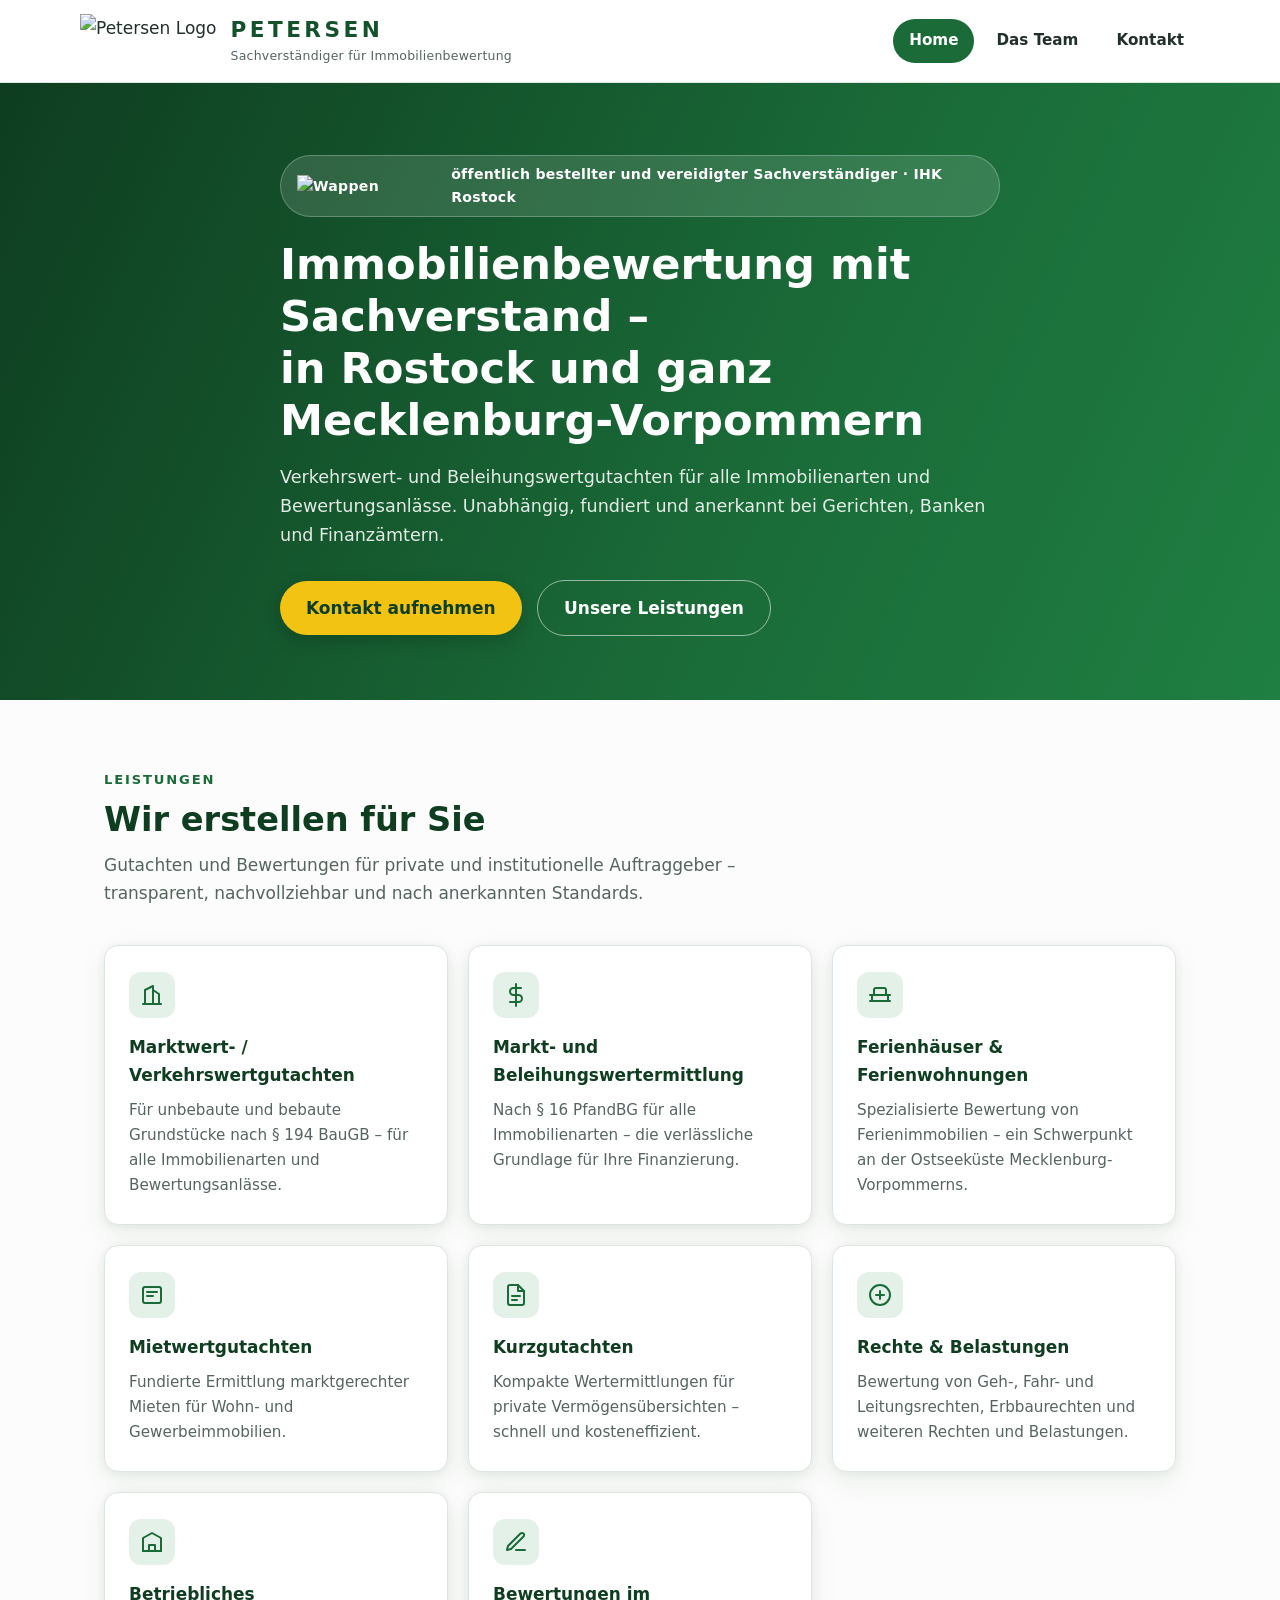
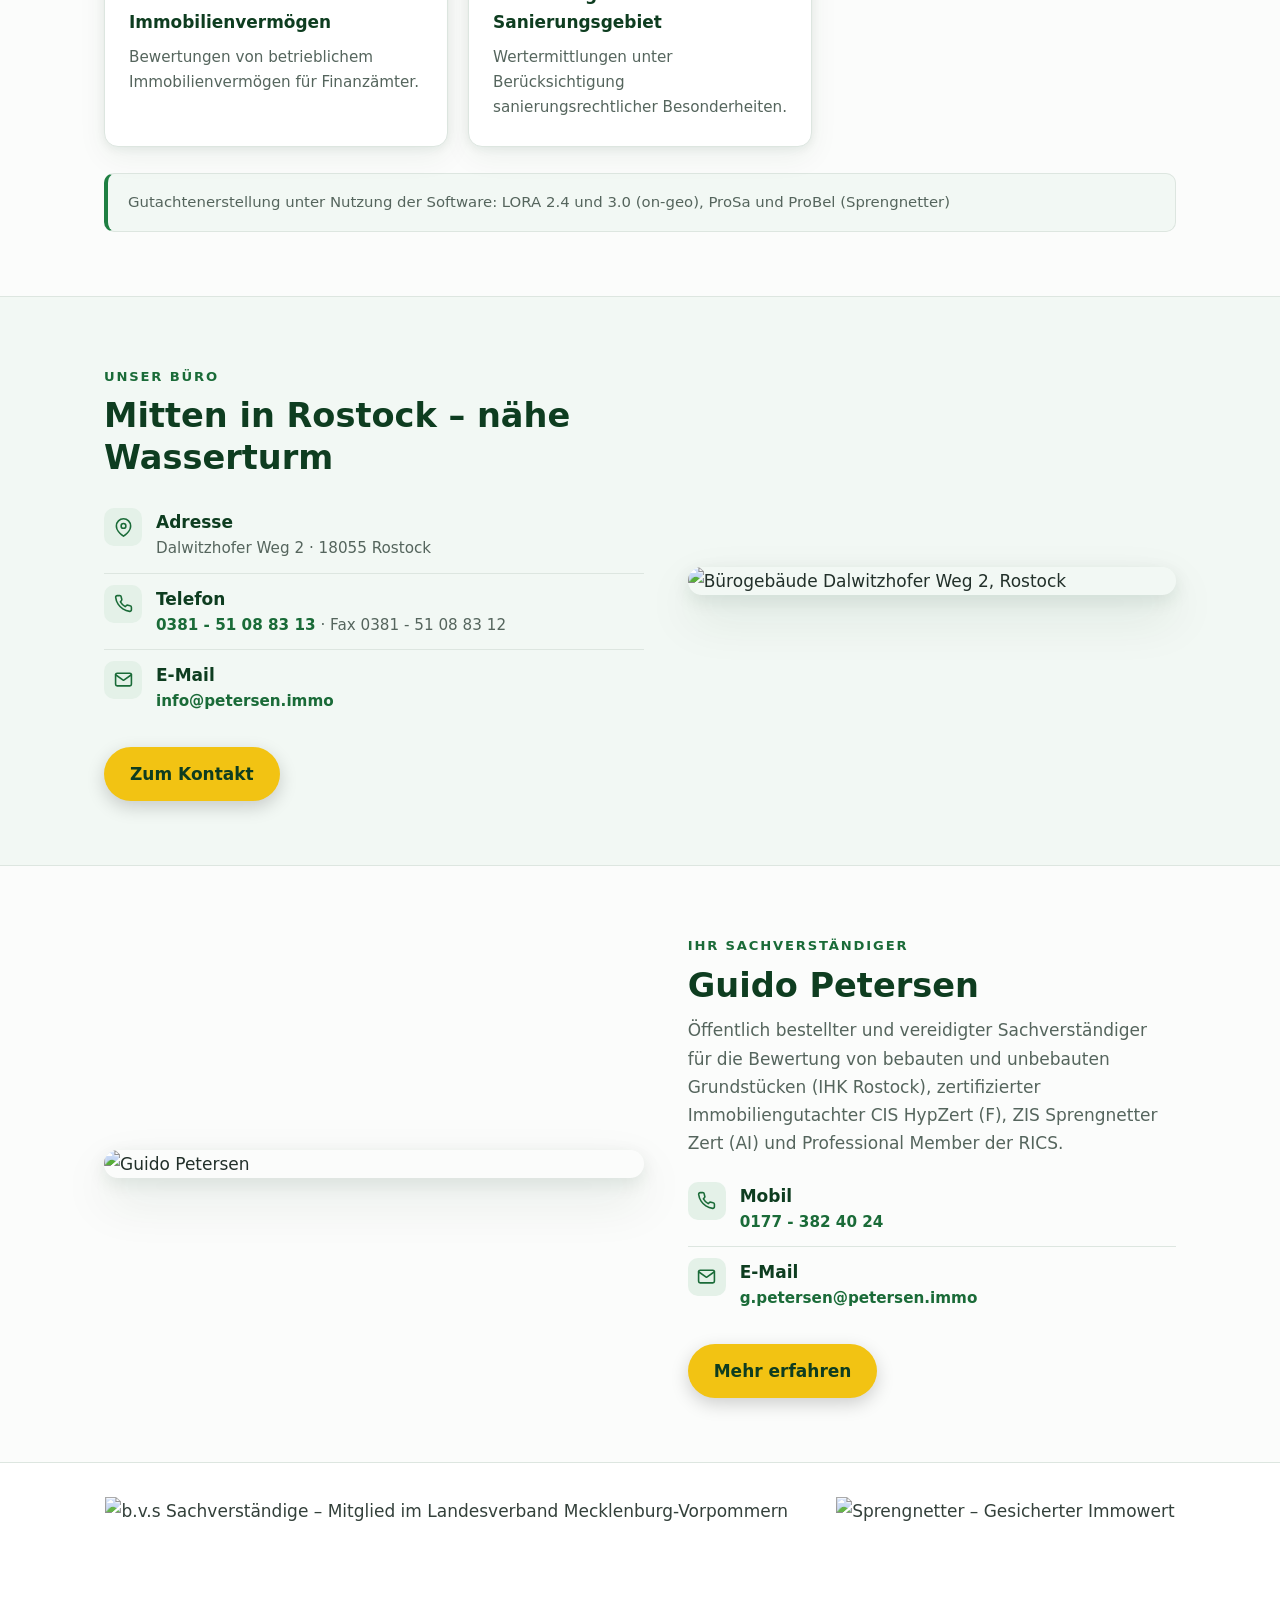
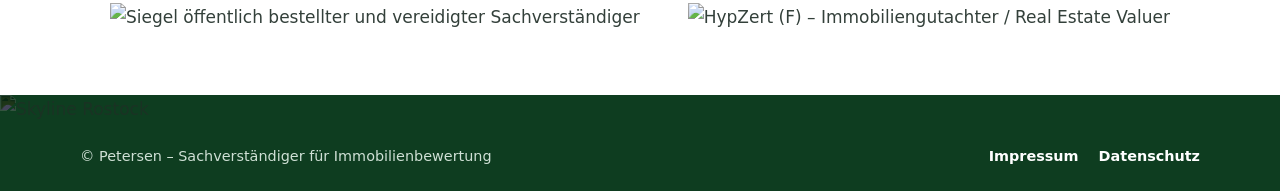
==== index.html @ c01155b4 "Add files via upload" ====
<!DOCTYPE html>
<html lang="de">
<head>
<meta charset="utf-8">
<meta name="viewport" content="width=device-width, initial-scale=1">
<title>Petersen – Sachverständiger für Immobilienbewertung in Rostock &amp; MV</title>
<meta name="description" content="Guido Petersen – öffentlich bestellter und vereidigter Sachverständiger (IHK Rostock). Verkehrswert- und Beleihungswertgutachten für alle Immobilienarten in Mecklenburg-Vorpommern.">
<link rel="stylesheet" href="style.css">
<link rel="icon" type="image/png" href="assets/logo.png">
</head>
<body>

<header>
  <div class="wrap header-inner">
    <a class="brand" href="index.html">
      <img src="assets/logo.png" alt="Petersen Logo">
      <span class="brand-text">
        <span class="brand-name">PETERSEN</span><br>
        <span class="brand-sub">Sachverständiger für Immobilienbewertung</span>
      </span>
    </a>
    <button class="nav-toggle" aria-label="Menü" onclick="document.getElementById('nav').classList.toggle('open')">☰</button>
    <nav id="nav">
      <ul>
        <li><a href="index.html" class="active">Home</a></li>
        <li><a href="team.html">Das Team</a></li>
        <li><a href="kontakt.html">Kontakt</a></li>
      </ul>
    </nav>
  </div>
</header>

<div class="hero">
  <div class="wrap hero-inner">
    <span class="badge">
      <img src="assets/wappen-rostock.png" alt="Wappen Rostock">
      öffentlich bestellter und vereidigter Sachverständiger · IHK Rostock
    </span>
    <h1>Immobilienbewertung mit Sachverstand –<br>in Rostock und ganz Mecklenburg-Vorpommern</h1>
    <p class="lead">Verkehrswert- und Beleihungswertgutachten für alle Immobilienarten und Bewertungsanlässe. Unabhängig, fundiert und anerkannt bei Gerichten, Banken und Finanzämtern.</p>
    <a class="btn btn-primary" href="kontakt.html">Kontakt aufnehmen</a>
    <a class="btn btn-ghost" href="#leistungen">Unsere Leistungen</a>
  </div>
</div>

<section id="leistungen">
  <div class="wrap">
    <div class="section-head">
      <span class="kicker">Leistungen</span>
      <h2>Wir erstellen für Sie</h2>
      <p>Gutachten und Bewertungen für private und institutionelle Auftraggeber – transparent, nachvollziehbar und nach anerkannten Standards.</p>
    </div>
    <div class="cards">
      <div class="card">
        <div class="icon"><svg viewBox="0 0 24 24" fill="none" stroke="currentColor" stroke-width="2" stroke-linecap="round" stroke-linejoin="round"><path d="M3 21h18"/><path d="M5 21V7l8-4v18"/><path d="M19 21V11l-6-4"/></svg></div>
        <h3>Marktwert- / Verkehrswertgutachten</h3>
        <p>Für unbebaute und bebaute Grundstücke nach §&nbsp;194 BauGB – für alle Immobilienarten und Bewertungsanlässe.</p>
      </div>
      <div class="card">
        <div class="icon"><svg viewBox="0 0 24 24" fill="none" stroke="currentColor" stroke-width="2" stroke-linecap="round" stroke-linejoin="round"><path d="M12 1v22"/><path d="M17 5H9.5a3.5 3.5 0 0 0 0 7h5a3.5 3.5 0 0 1 0 7H6"/></svg></div>
        <h3>Markt- und Beleihungswertermittlung</h3>
        <p>Nach §&nbsp;16 PfandBG für alle Immobilienarten – die verlässliche Grundlage für Ihre Finanzierung.</p>
      </div>
      <div class="card">
        <div class="icon"><svg viewBox="0 0 24 24" fill="none" stroke="currentColor" stroke-width="2" stroke-linecap="round" stroke-linejoin="round"><path d="M2 12h20"/><path d="M6 12V7a2 2 0 0 1 2-2h8a2 2 0 0 1 2 2v5"/><path d="M4 12v6"/><path d="M20 12v6"/><path d="M2 18h20"/></svg></div>
        <h3>Ferienhäuser &amp; Ferienwohnungen</h3>
        <p>Spezialisierte Bewertung von Ferienimmobilien – ein Schwerpunkt an der Ostseeküste Mecklenburg-Vorpommerns.</p>
      </div>
      <div class="card">
        <div class="icon"><svg viewBox="0 0 24 24" fill="none" stroke="currentColor" stroke-width="2" stroke-linecap="round" stroke-linejoin="round"><rect x="3" y="4" width="18" height="16" rx="2"/><path d="M7 9h10"/><path d="M7 13h6"/></svg></div>
        <h3>Mietwertgutachten</h3>
        <p>Fundierte Ermittlung marktgerechter Mieten für Wohn- und Gewerbeimmobilien.</p>
      </div>
      <div class="card">
        <div class="icon"><svg viewBox="0 0 24 24" fill="none" stroke="currentColor" stroke-width="2" stroke-linecap="round" stroke-linejoin="round"><path d="M14 2H6a2 2 0 0 0-2 2v16a2 2 0 0 0 2 2h12a2 2 0 0 0 2-2V8z"/><polyline points="14 2 14 8 20 8"/><path d="M8 13h8"/><path d="M8 17h5"/></svg></div>
        <h3>Kurzgutachten</h3>
        <p>Kompakte Wertermittlungen für private Vermögensübersichten – schnell und kosteneffizient.</p>
      </div>
      <div class="card">
        <div class="icon"><svg viewBox="0 0 24 24" fill="none" stroke="currentColor" stroke-width="2" stroke-linecap="round" stroke-linejoin="round"><circle cx="12" cy="12" r="10"/><path d="M12 8v8"/><path d="M8 12h8"/></svg></div>
        <h3>Rechte &amp; Belastungen</h3>
        <p>Bewertung von Geh-, Fahr- und Leitungsrechten, Erbbaurechten und weiteren Rechten und Belastungen.</p>
      </div>
      <div class="card">
        <div class="icon"><svg viewBox="0 0 24 24" fill="none" stroke="currentColor" stroke-width="2" stroke-linecap="round" stroke-linejoin="round"><path d="M3 21V8l9-5 9 5v13"/><path d="M9 21v-6h6v6"/><path d="M3 21h18"/></svg></div>
        <h3>Betriebliches Immobilienvermögen</h3>
        <p>Bewertungen von betrieblichem Immobilienvermögen für Finanzämter.</p>
      </div>
      <div class="card">
        <div class="icon"><svg viewBox="0 0 24 24" fill="none" stroke="currentColor" stroke-width="2" stroke-linecap="round" stroke-linejoin="round"><path d="M12 20h9"/><path d="M16.5 3.5a2.121 2.121 0 0 1 3 3L7 19l-4 1 1-4z"/></svg></div>
        <h3>Bewertungen im Sanierungsgebiet</h3>
        <p>Wertermittlungen unter Berücksichtigung sanierungsrechtlicher Besonderheiten.</p>
      </div>
    </div>
    <p class="note">Gutachtenerstellung unter Nutzung der Software: LORA 2.4 und 3.0 (on-geo), ProSa und ProBel (Sprengnetter)</p>
  </div>
</section>

<section style="background:var(--green-50); border-top:1px solid var(--line); border-bottom:1px solid var(--line);">
  <div class="wrap split">
    <div>
      <span class="kicker">Unser Büro</span>
      <h2>Mitten in Rostock – nähe Wasserturm</h2>
      <ul class="info-list">
        <li>
          <span class="ic"><svg viewBox="0 0 24 24" fill="none" stroke="currentColor" stroke-width="2" stroke-linecap="round" stroke-linejoin="round"><path d="M21 10c0 7-9 13-9 13s-9-6-9-13a9 9 0 0 1 18 0z"/><circle cx="12" cy="10" r="3"/></svg></span>
          <div><b>Adresse</b><span>Dalwitzhofer Weg 2 · 18055 Rostock</span></div>
        </li>
        <li>
          <span class="ic"><svg viewBox="0 0 24 24" fill="none" stroke="currentColor" stroke-width="2" stroke-linecap="round" stroke-linejoin="round"><path d="M22 16.92v3a2 2 0 0 1-2.18 2 19.79 19.79 0 0 1-8.63-3.07 19.5 19.5 0 0 1-6-6 19.79 19.79 0 0 1-3.07-8.67A2 2 0 0 1 4.11 2h3a2 2 0 0 1 2 1.72c.12.9.34 1.78.65 2.63a2 2 0 0 1-.45 2.11L8.09 9.91a16 16 0 0 0 6 6l1.45-1.22a2 2 0 0 1 2.11-.45c.85.31 1.73.53 2.63.65A2 2 0 0 1 22 16.92z"/></svg></span>
          <div><b>Telefon</b><span><a href="tel:+4938151088313">0381 - 51 08 83 13</a> · Fax 0381 - 51 08 83 12</span></div>
        </li>
        <li>
          <span class="ic"><svg viewBox="0 0 24 24" fill="none" stroke="currentColor" stroke-width="2" stroke-linecap="round" stroke-linejoin="round"><path d="M4 4h16c1.1 0 2 .9 2 2v12c0 1.1-.9 2-2 2H4c-1.1 0-2-.9-2-2V6c0-1.1.9-2 2-2z"/><polyline points="22,6 12,13 2,6"/></svg></span>
          <div><b>E-Mail</b><span><a href="mailto:info@petersen.immo">info@petersen.immo</a></span></div>
        </li>
      </ul>
      <p style="margin-top:22px;"><a class="btn btn-primary" href="kontakt.html">Zum Kontakt</a></p>
    </div>
    <div class="photo"><img src="assets/buero.jpg" alt="Bürogebäude Dalwitzhofer Weg 2, Rostock"></div>
  </div>
</section>

<section>
  <div class="wrap split">
    <div class="photo"><img src="assets/guido-petersen.jpg" alt="Guido Petersen"></div>
    <div>
      <span class="kicker">Ihr Sachverständiger</span>
      <h2>Guido Petersen</h2>
      <p style="color:var(--ink-soft); margin-top:10px;">Öffentlich bestellter und vereidigter Sachverständiger für die Bewertung von bebauten und unbebauten Grundstücken (IHK Rostock), zertifizierter Immobiliengutachter CIS HypZert (F), ZIS Sprengnetter Zert (AI) und Professional Member der RICS.</p>
      <ul class="info-list" style="margin-top:14px;">
        <li>
          <span class="ic"><svg viewBox="0 0 24 24" fill="none" stroke="currentColor" stroke-width="2" stroke-linecap="round" stroke-linejoin="round"><path d="M22 16.92v3a2 2 0 0 1-2.18 2 19.79 19.79 0 0 1-8.63-3.07 19.5 19.5 0 0 1-6-6 19.79 19.79 0 0 1-3.07-8.67A2 2 0 0 1 4.11 2h3a2 2 0 0 1 2 1.72c.12.9.34 1.78.65 2.63a2 2 0 0 1-.45 2.11L8.09 9.91a16 16 0 0 0 6 6l1.45-1.22a2 2 0 0 1 2.11-.45c.85.31 1.73.53 2.63.65A2 2 0 0 1 22 16.92z"/></svg></span>
          <div><b>Mobil</b><span><a href="tel:+491773824024">0177 - 382 40 24</a></span></div>
        </li>
        <li>
          <span class="ic"><svg viewBox="0 0 24 24" fill="none" stroke="currentColor" stroke-width="2" stroke-linecap="round" stroke-linejoin="round"><path d="M4 4h16c1.1 0 2 .9 2 2v12c0 1.1-.9 2-2 2H4c-1.1 0-2-.9-2-2V6c0-1.1.9-2 2-2z"/><polyline points="22,6 12,13 2,6"/></svg></span>
          <div><b>E-Mail</b><span><a href="mailto:g.petersen@petersen.immo">g.petersen@petersen.immo</a></span></div>
        </li>
      </ul>
      <p style="margin-top:22px;"><a class="btn btn-primary" href="team.html">Mehr erfahren</a></p>
    </div>
  </div>
</section>

<div class="seals">
  <div class="wrap row">
    <img src="assets/logo-bvs.jpg" alt="b.v.s Sachverständige – Mitglied im Landesverband Mecklenburg-Vorpommern">
    <img src="assets/siegel-sprengnetter.png" alt="Sprengnetter – Gesicherter Immowert">
    <img src="assets/siegel-oebuv.png" alt="Siegel öffentlich bestellter und vereidigter Sachverständiger">
    <img src="assets/logo-hypzert.jpg" alt="HypZert (F) – Immobiliengutachter / Real Estate Valuer">
  </div>
</div>

<footer>
  <div class="footer-sky"><img src="assets/skyline.png" alt="Skyline Rostock"></div>
  <div class="wrap footer-inner">
    <span>© Petersen – Sachverständiger für Immobilienbewertung</span>
    <span class="footer-links">
      <a href="impressum.html">Impressum</a>
      <a href="datenschutz.html">Datenschutz</a>
    </span>
  </div>
</footer>

</body>
</html>
---- style.css ----
/* ============================================================
   Petersen – Sachverständiger für Immobilienbewertung
   ============================================================ */

:root {
  --green-900: #0e3d20;
  --green-800: #14522b;
  --green-700: #1a6b38;
  --green-600: #1f7f42;
  --green-100: #e4f1e8;
  --green-50:  #f2f8f4;
  --yellow:    #f2c313;
  --ink:       #22302a;
  --ink-soft:  #55655d;
  --line:      #dde6e0;
  --bg:        #fbfcfb;
  --white:     #ffffff;
  --radius:    14px;
  --shadow:    0 2px 10px rgba(14, 61, 32, .07), 0 10px 30px rgba(14, 61, 32, .06);
  --shadow-lg: 0 6px 18px rgba(14, 61, 32, .10), 0 22px 50px rgba(14, 61, 32, .10);
}

* { margin: 0; padding: 0; box-sizing: border-box; }

html { scroll-behavior: smooth; }

body {
  font-family: "Segoe UI", system-ui, -apple-system, "Helvetica Neue", Arial, sans-serif;
  color: var(--ink);
  background: var(--bg);
  line-height: 1.65;
  font-size: 17px;
}

img { max-width: 100%; display: block; }

a { color: var(--green-700); }

.wrap { max-width: 1120px; margin: 0 auto; padding: 0 24px; }

/* ---------- Header ---------- */
header {
  position: sticky;
  top: 0;
  z-index: 50;
  background: rgba(255, 255, 255, .92);
  backdrop-filter: blur(10px);
  border-bottom: 1px solid var(--line);
}

.header-inner {
  display: flex;
  align-items: center;
  justify-content: space-between;
  gap: 24px;
  padding: 14px 0;
}

.brand {
  display: flex;
  align-items: center;
  gap: 14px;
  text-decoration: none;
  color: var(--ink);
}

.brand img { height: 54px; width: auto; }

.brand .brand-text { line-height: 1.25; }

.brand .brand-name {
  font-size: 1.35rem;
  font-weight: 800;
  letter-spacing: .16em;
  color: var(--green-800);
}

.brand .brand-sub {
  font-size: .78rem;
  color: var(--ink-soft);
  letter-spacing: .02em;
}

nav ul {
  display: flex;
  gap: 6px;
  list-style: none;
}

nav a {
  display: block;
  padding: 9px 16px;
  border-radius: 999px;
  text-decoration: none;
  font-weight: 600;
  font-size: .95rem;
  color: var(--ink);
  transition: background .15s, color .15s;
}

nav a:hover { background: var(--green-100); color: var(--green-800); }

nav a.active { background: var(--green-700); color: #fff; }

/* mobile nav */
.nav-toggle { display: none; background: none; border: 0; font-size: 1.7rem; color: var(--green-800); cursor: pointer; }

@media (max-width: 800px) {
  .nav-toggle { display: block; }
  nav { position: absolute; top: 100%; left: 0; right: 0; background: #fff; border-bottom: 1px solid var(--line); display: none; }
  nav.open { display: block; }
  nav ul { flex-direction: column; padding: 10px 20px 18px; }
  nav a { border-radius: 10px; }
  .brand .brand-name { font-size: 1.1rem; }
  .brand img { height: 44px; }
}

/* ---------- Hero ---------- */
.hero {
  position: relative;
  background: linear-gradient(115deg, var(--green-900) 0%, var(--green-700) 60%, var(--green-600) 100%);
  color: #fff;
  overflow: hidden;
}

.hero::after {
  content: "";
  position: absolute;
  inset: 0;
  background: url("assets/hero-plan.jpg") center/cover no-repeat;
  opacity: .16;
  pointer-events: none;
}

.hero-inner {
  position: relative;
  z-index: 1;
  padding: 72px 0 64px;
  max-width: 720px;
}

.hero .badge {
  display: inline-flex;
  align-items: center;
  gap: 10px;
  background: rgba(255, 255, 255, .13);
  border: 1px solid rgba(255, 255, 255, .25);
  border-radius: 999px;
  padding: 7px 16px;
  font-size: .88rem;
  font-weight: 600;
  letter-spacing: .02em;
  margin-bottom: 22px;
}

.hero .badge img { height: 22px; }

.hero h1 {
  font-size: clamp(1.7rem, 4vw, 2.7rem);
  line-height: 1.2;
  font-weight: 800;
  margin-bottom: 16px;
}

.hero p.lead {
  font-size: 1.1rem;
  color: rgba(255, 255, 255, .88);
  margin-bottom: 30px;
}

.btn {
  display: inline-block;
  padding: 13px 26px;
  border-radius: 999px;
  font-weight: 700;
  text-decoration: none;
  transition: transform .15s, box-shadow .15s;
}

.btn:hover { transform: translateY(-2px); }

.btn-primary { background: var(--yellow); color: var(--green-900); box-shadow: 0 6px 18px rgba(0, 0, 0, .18); }

.btn-ghost { background: transparent; color: #fff; border: 1.5px solid rgba(255, 255, 255, .55); margin-left: 10px; }

/* ---------- Sections ---------- */
section { padding: 64px 0; }

.section-head { max-width: 640px; margin-bottom: 38px; }

.kicker {
  display: inline-block;
  color: var(--green-700);
  font-weight: 800;
  font-size: .82rem;
  text-transform: uppercase;
  letter-spacing: .14em;
  margin-bottom: 8px;
}

h2 { font-size: clamp(1.5rem, 3vw, 2.1rem); line-height: 1.25; color: var(--green-900); }

.section-head p { color: var(--ink-soft); margin-top: 10px; }

/* ---------- Leistungen ---------- */
.cards {
  display: grid;
  grid-template-columns: repeat(auto-fill, minmax(310px, 1fr));
  gap: 20px;
}

.card {
  background: var(--white);
  border: 1px solid var(--line);
  border-radius: var(--radius);
  padding: 26px 24px;
  box-shadow: var(--shadow);
  transition: transform .18s, box-shadow .18s;
}

.card:hover { transform: translateY(-3px); box-shadow: var(--shadow-lg); }

.card .icon {
  width: 46px;
  height: 46px;
  border-radius: 12px;
  background: var(--green-100);
  color: var(--green-700);
  display: flex;
  align-items: center;
  justify-content: center;
  margin-bottom: 16px;
}

.card .icon svg { width: 24px; height: 24px; }

.card h3 { font-size: 1.06rem; margin-bottom: 8px; color: var(--green-900); }

.card p { font-size: .95rem; color: var(--ink-soft); }

.note {
  margin-top: 26px;
  background: var(--green-50);
  border: 1px solid var(--line);
  border-left: 4px solid var(--green-600);
  border-radius: 10px;
  padding: 16px 20px;
  font-size: .93rem;
  color: var(--ink-soft);
}

/* ---------- Split (Büro) ---------- */
.split {
  display: grid;
  grid-template-columns: 1.05fr .95fr;
  gap: 44px;
  align-items: center;
}

@media (max-width: 860px) { .split { grid-template-columns: 1fr; } }

.split .photo {
  border-radius: var(--radius);
  overflow: hidden;
  box-shadow: var(--shadow-lg);
}

.info-list { list-style: none; margin-top: 18px; }

.info-list li {
  display: flex;
  gap: 14px;
  align-items: flex-start;
  padding: 11px 0;
  border-bottom: 1px solid var(--line);
}

.info-list li:last-child { border-bottom: 0; }

.info-list .ic {
  flex: none;
  width: 38px;
  height: 38px;
  border-radius: 10px;
  background: var(--green-100);
  color: var(--green-700);
  display: flex;
  align-items: center;
  justify-content: center;
}

.info-list .ic svg { width: 19px; height: 19px; }

.info-list b { color: var(--green-900); }

.info-list span { display: block; color: var(--ink-soft); font-size: .95rem; }

.info-list a { text-decoration: none; font-weight: 600; }

.info-list a:hover { text-decoration: underline; }

/* ---------- Team ---------- */
.person {
  display: grid;
  grid-template-columns: 320px 1fr;
  gap: 40px;
  background: var(--white);
  border: 1px solid var(--line);
  border-radius: var(--radius);
  box-shadow: var(--shadow);
  overflow: hidden;
}

@media (max-width: 800px) { .person { grid-template-columns: 1fr; } }

.person .photo img { height: 100%; width: 100%; object-fit: cover; }

.person .body { padding: 34px 34px 34px 0; }

@media (max-width: 800px) { .person .body { padding: 26px; } }

.person h3 { font-size: 1.5rem; color: var(--green-900); }

.person .role { color: var(--green-700); font-weight: 700; margin-bottom: 14px; }

.quali { list-style: none; margin: 14px 0 20px; }

.quali li {
  position: relative;
  padding: 6px 0 6px 30px;
  color: var(--ink-soft);
}

.quali li::before {
  content: "";
  position: absolute;
  left: 0;
  top: 12px;
  width: 18px;
  height: 18px;
  border-radius: 50%;
  background: var(--green-100) url('data:image/svg+xml;utf8,<svg xmlns="http://www.w3.org/2000/svg" viewBox="0 0 24 24" fill="none" stroke="%231a6b38" stroke-width="3.4" stroke-linecap="round" stroke-linejoin="round"><polyline points="20 6 9 17 4 12"/></svg>') center/11px no-repeat;
}

.contact-mini { display: flex; flex-wrap: wrap; gap: 12px; margin-top: 6px; }

.contact-mini a {
  display: inline-flex;
  align-items: center;
  gap: 8px;
  background: var(--green-50);
  border: 1px solid var(--line);
  border-radius: 999px;
  padding: 8px 16px;
  font-size: .92rem;
  font-weight: 600;
  text-decoration: none;
  color: var(--green-800);
}

.contact-mini a:hover { background: var(--green-100); }

.contact-mini svg { width: 16px; height: 16px; }

/* certificates */
.certs {
  display: grid;
  grid-template-columns: repeat(auto-fill, minmax(180px, 1fr));
  gap: 18px;
  margin-top: 20px;
}

.certs a {
  display: block;
  background: #fff;
  border: 1px solid var(--line);
  border-radius: 10px;
  padding: 10px;
  box-shadow: var(--shadow);
  transition: transform .15s, box-shadow .15s;
}

.certs a:hover { transform: translateY(-3px); box-shadow: var(--shadow-lg); }

.certs img { border-radius: 6px; }

.certs figcaption {
  font-size: .82rem;
  color: var(--ink-soft);
  text-align: center;
  padding-top: 8px;
}

/* memorial */
.memorial {
  display: flex;
  gap: 24px;
  align-items: center;
  background: var(--green-50);
  border: 1px solid var(--line);
  border-radius: var(--radius);
  padding: 26px 30px;
}

.memorial img {
  width: 96px;
  height: 96px;
  object-fit: cover;
  border-radius: 50%;
  filter: grayscale(1);
  flex: none;
}

.memorial h4 { color: var(--green-900); font-size: 1.1rem; }

.memorial p { color: var(--ink-soft); font-size: .95rem; }

@media (max-width: 560px) { .memorial { flex-direction: column; text-align: center; } }

/* ---------- Kontakt ---------- */
.contact-grid {
  display: grid;
  grid-template-columns: repeat(auto-fit, minmax(270px, 1fr));
  gap: 20px;
}

.contact-grid .card { text-align: left; }

.contact-grid a { text-decoration: none; font-weight: 600; }

.contact-grid a:hover { text-decoration: underline; }

/* ---------- Seals ---------- */
.seals {
  border-top: 1px solid var(--line);
  background: var(--white);
  padding: 34px 0;
}

.seals .row {
  display: flex;
  flex-wrap: wrap;
  align-items: center;
  justify-content: center;
  gap: 48px;
}

.seals img { height: 58px; width: auto; opacity: .92; }

/* ---------- Footer ---------- */
footer { background: var(--green-900); color: #cfe0d5; }

.footer-sky { background: var(--green-900); }

.footer-sky img { width: 100%; max-height: 150px; object-fit: contain; object-position: bottom; opacity: .35; filter: invert(1); }

.footer-inner {
  display: flex;
  flex-wrap: wrap;
  gap: 16px;
  align-items: center;
  justify-content: space-between;
  padding: 22px 0;
  font-size: .9rem;
}

footer a { color: #fff; text-decoration: none; font-weight: 600; }

footer a:hover { text-decoration: underline; }

.footer-links { display: flex; gap: 20px; }

/* ---------- Legal pages ---------- */
.legal { max-width: 820px; }

.legal h2 { margin: 34px 0 10px; font-size: 1.25rem; }

.legal h1 { color: var(--green-900); font-size: clamp(1.6rem, 3vw, 2.2rem); margin-bottom: 8px; }

.legal p { margin: 10px 0; color: var(--ink-soft); }

.legal .updated { font-size: .85rem; color: var(--ink-soft); }

/* ---------- Lightbox ---------- */
.lightbox {
  position: fixed;
  inset: 0;
  background: rgba(10, 25, 16, .88);
  display: none;
  align-items: center;
  justify-content: center;
  z-index: 100;
  padding: 30px;
  cursor: zoom-out;
}

.lightbox.open { display: flex; }

.lightbox img {
  max-height: 92vh;
  max-width: 92vw;
  width: auto;
  border-radius: 8px;
  box-shadow: 0 30px 80px rgba(0, 0, 0, .5);
}

/* page hero (subpages) */
.page-hero {
  background: linear-gradient(115deg, var(--green-900), var(--green-700));
  color: #fff;
  padding: 46px 0;
}

.page-hero h1 { font-size: clamp(1.6rem, 3.4vw, 2.4rem); }

.page-hero p { color: rgba(255, 255, 255, .85); margin-top: 6px; max-width: 640px; }
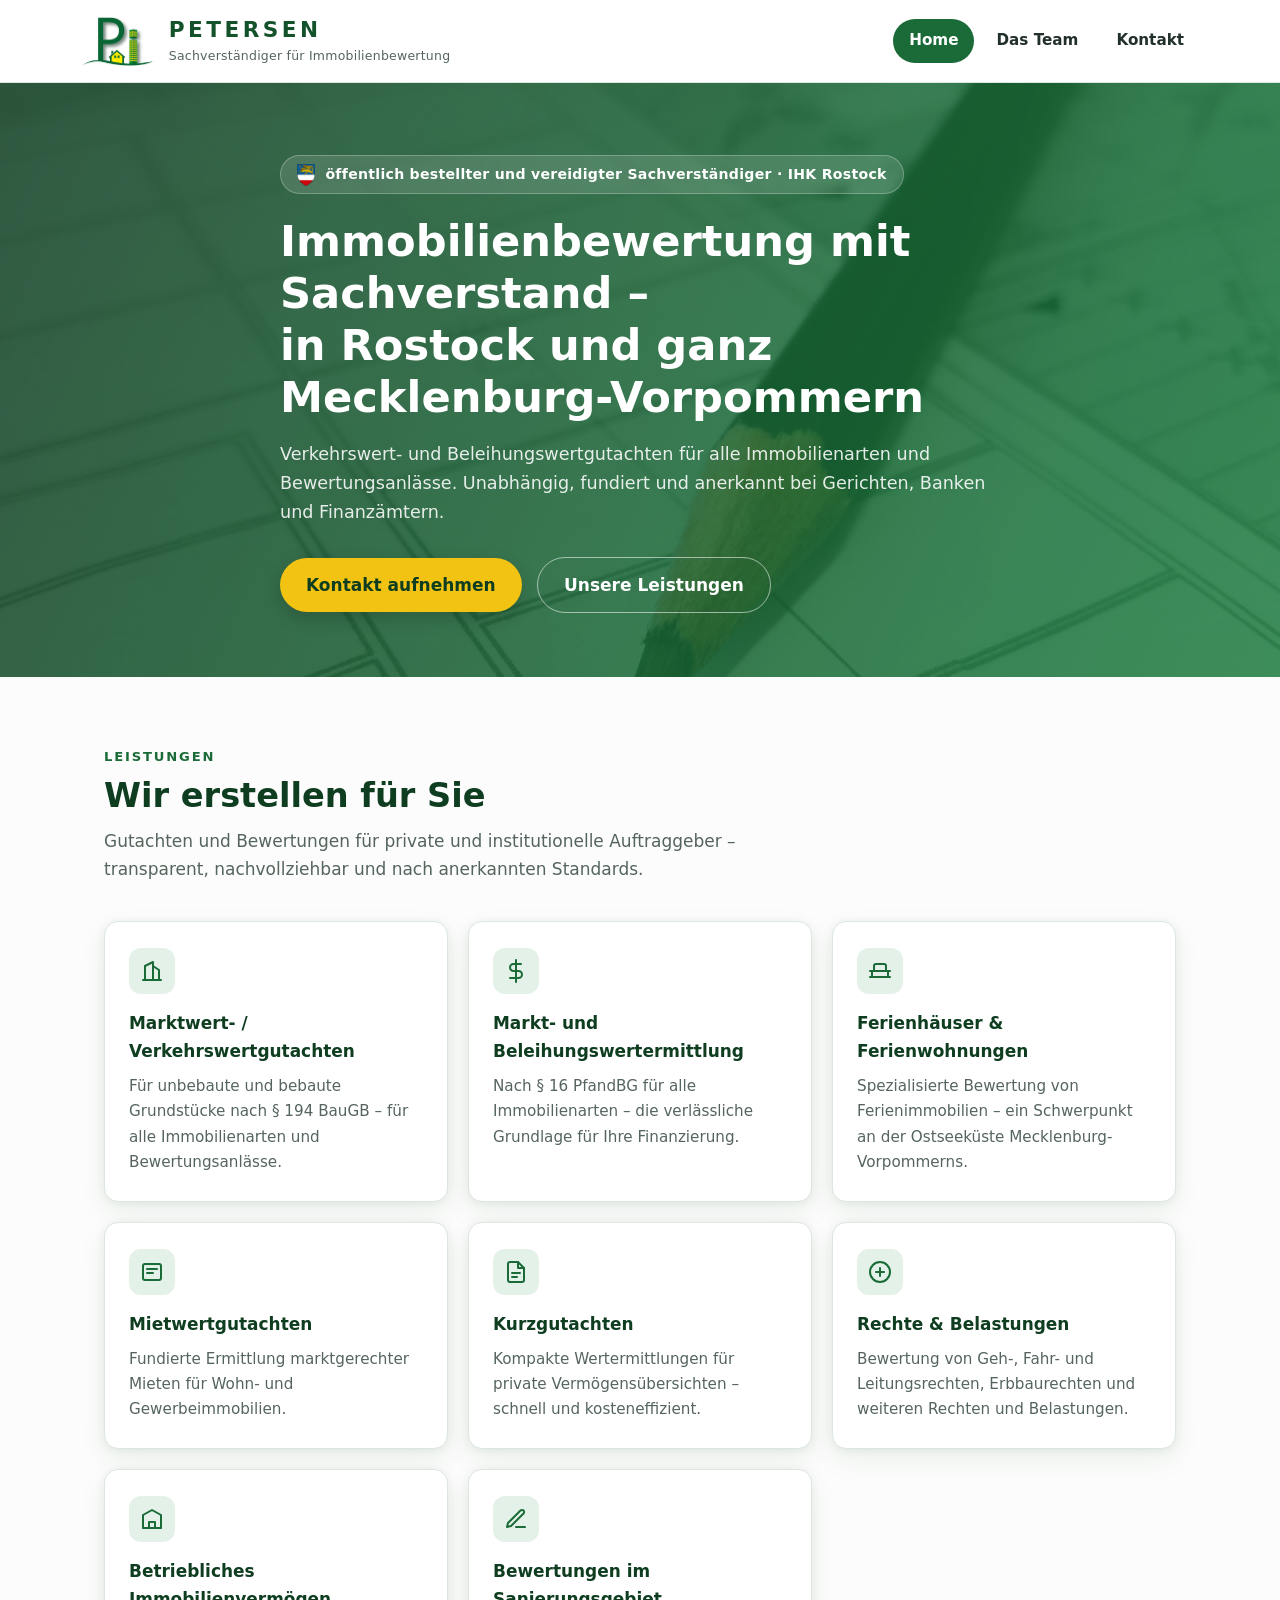
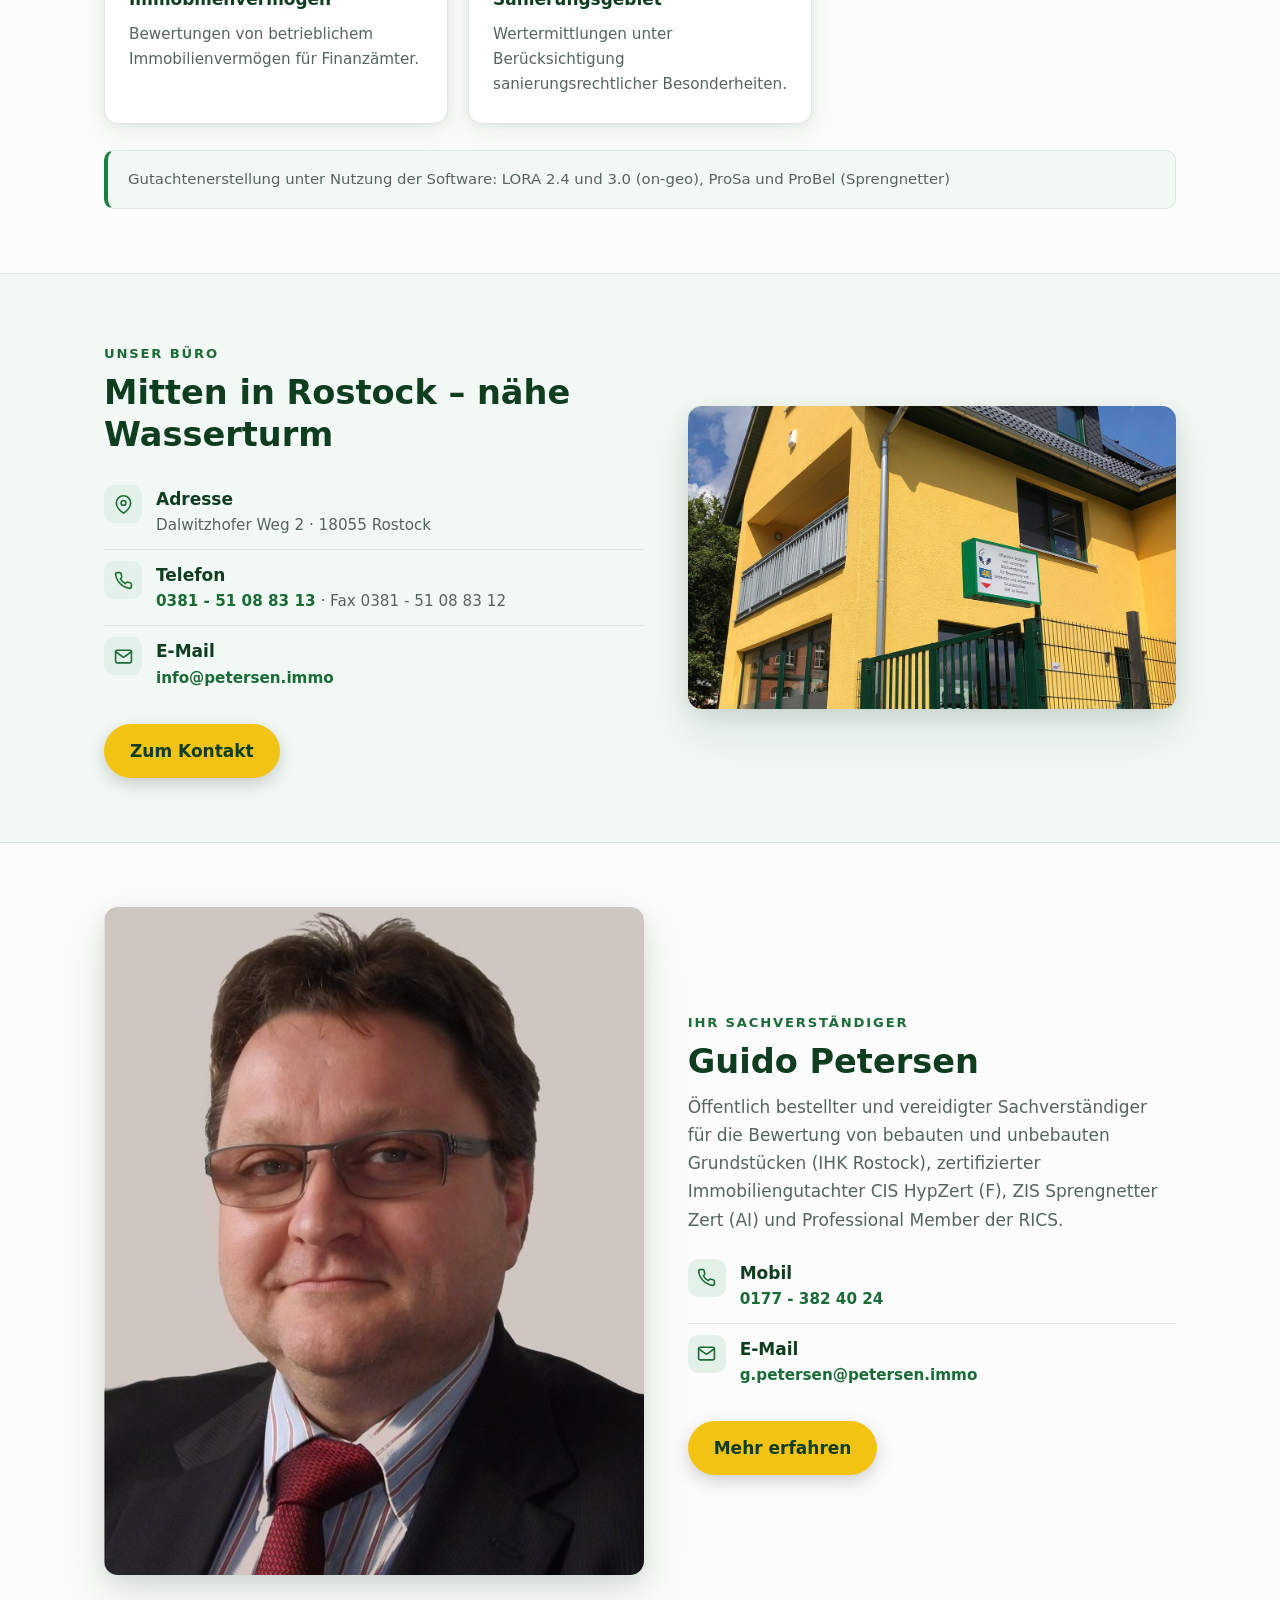
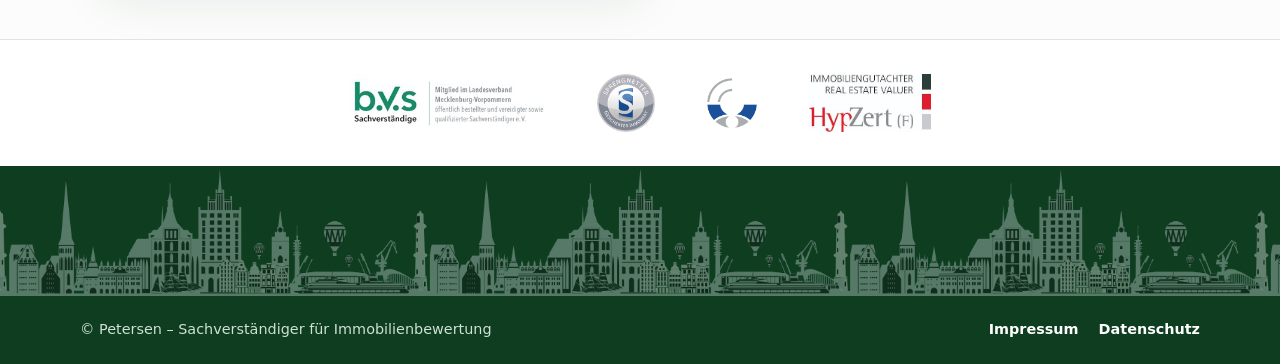
==== commit fd7c16ed: "Add files via upload" ====
--- a/index.html
+++ b/index.html
@@ -153,7 +153,7 @@
 </div>
 
 <footer>
-  <div class="footer-sky"><img src="assets/skyline.png" alt="Skyline Rostock"></div>
+  <div class="footer-sky" aria-hidden="true"></div>
   <div class="wrap footer-inner">
     <span>© Petersen – Sachverständiger für Immobilienbewertung</span>
     <span class="footer-links">
--- a/style.css
+++ b/style.css
@@ -450,9 +450,7 @@
 /* ---------- Footer ---------- */
 footer { background: var(--green-900); color: #cfe0d5; }
 
-.footer-sky { background: var(--green-900); }
-
-.footer-sky img { width: 100%; max-height: 150px; object-fit: contain; object-position: bottom; opacity: .35; filter: invert(1); }
+.footer-sky { height: 130px; background: url("assets/skyline.png") repeat-x bottom center / auto 130px; opacity: .35; filter: invert(1); }
 
 .footer-inner {
   display: flex;
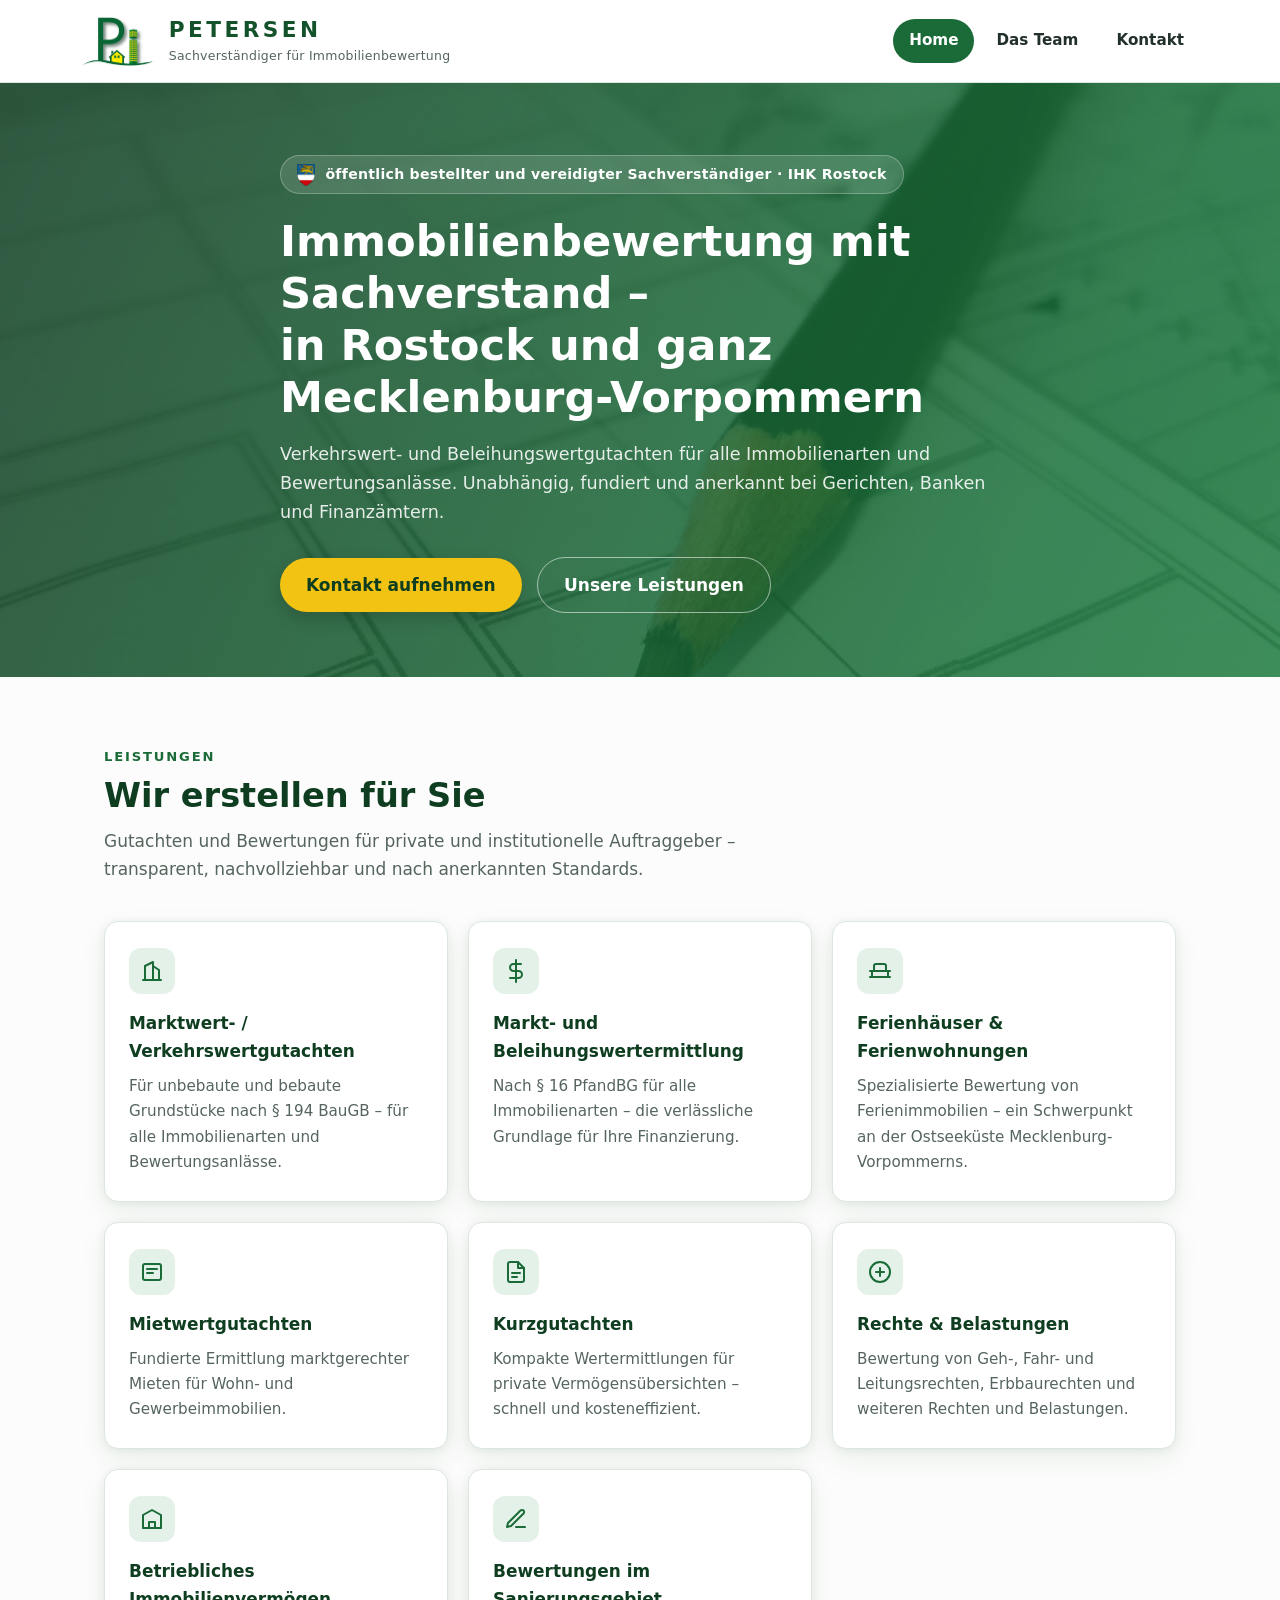
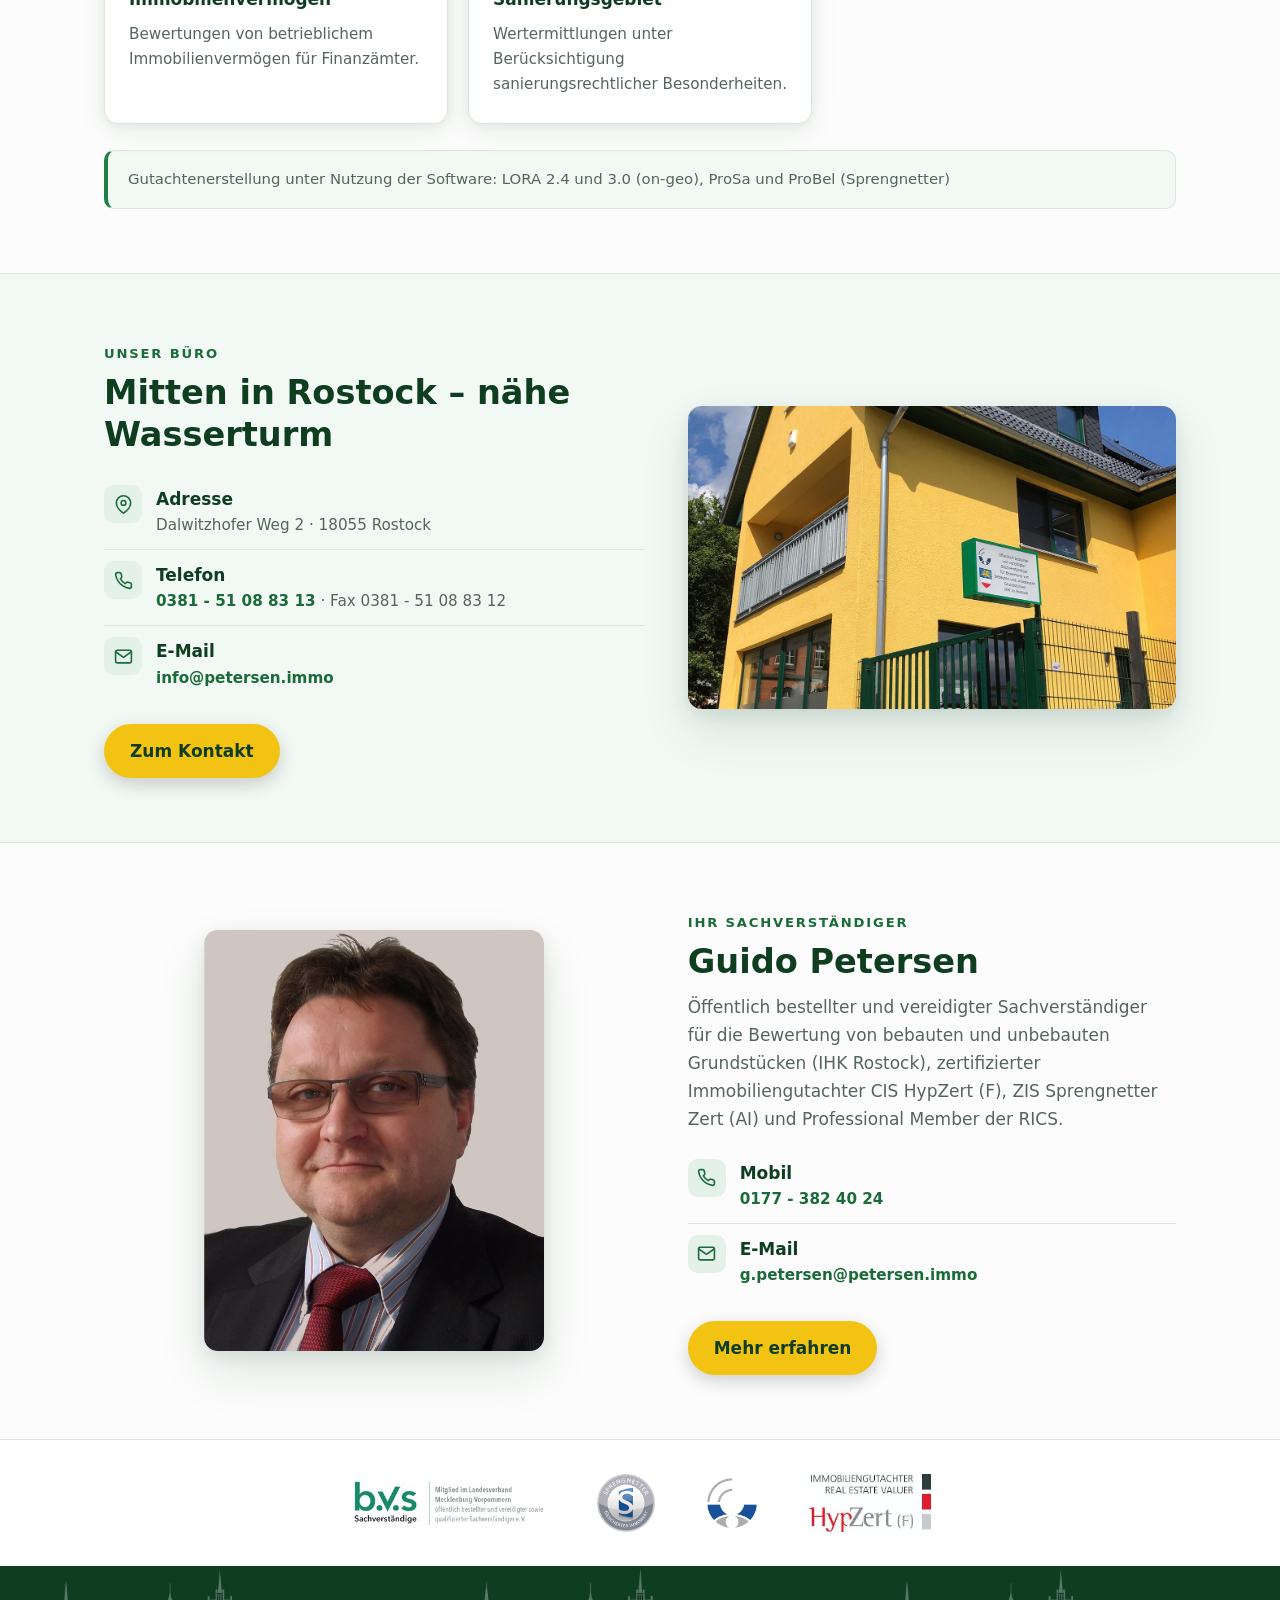
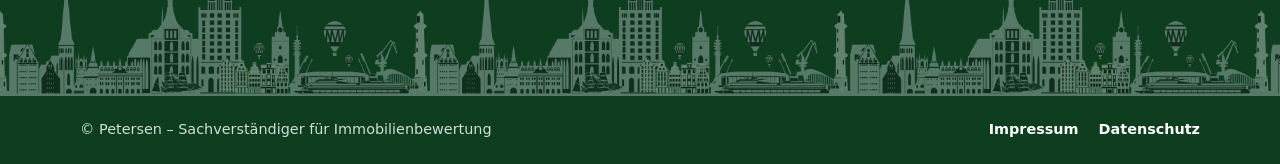
==== commit 7e3fdc20: "Add files via upload" ====
--- a/index.html
+++ b/index.html
@@ -123,7 +123,7 @@
 
 <section>
   <div class="wrap split">
-    <div class="photo"><img src="assets/guido-petersen.jpg" alt="Guido Petersen"></div>
+    <div class="photo" style="max-width:340px; width:100%; margin:0 auto;"><img src="assets/guido-petersen.jpg" alt="Guido Petersen"></div>
     <div>
       <span class="kicker">Ihr Sachverständiger</span>
       <h2>Guido Petersen</h2>
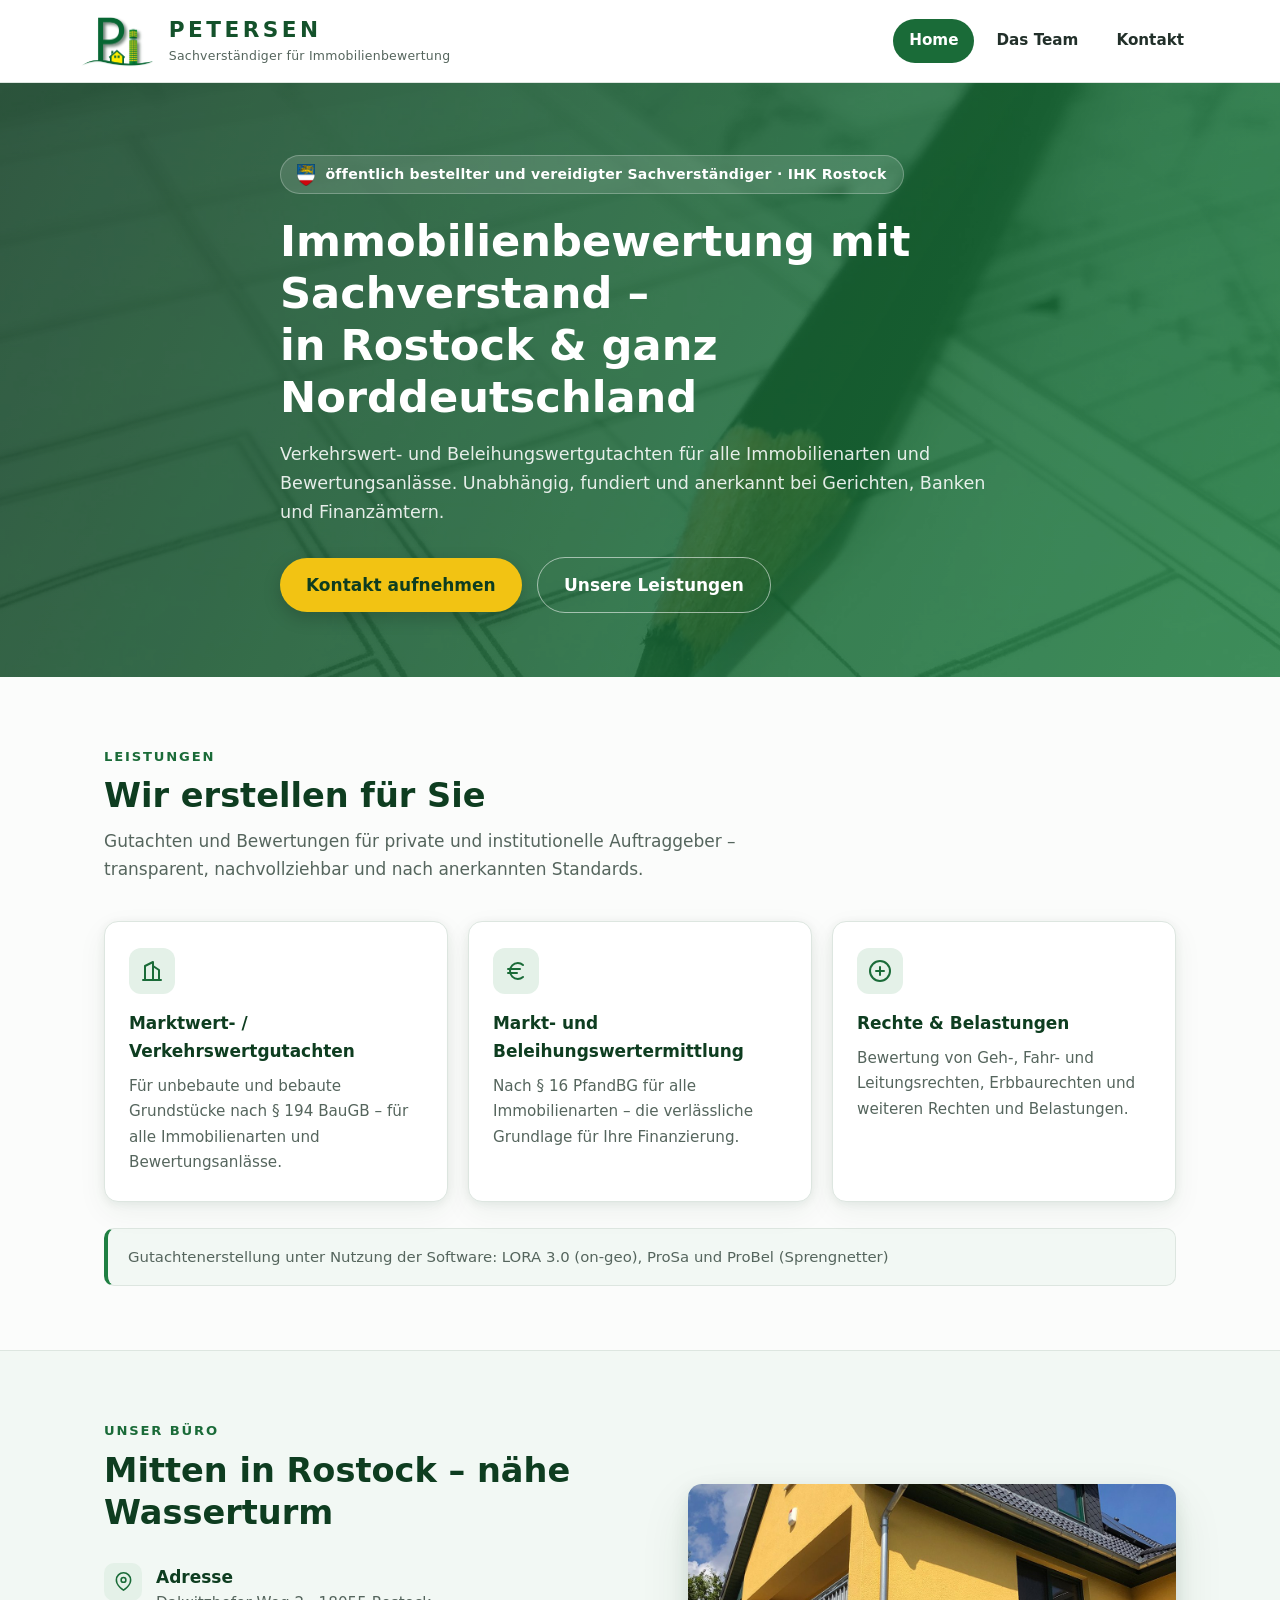
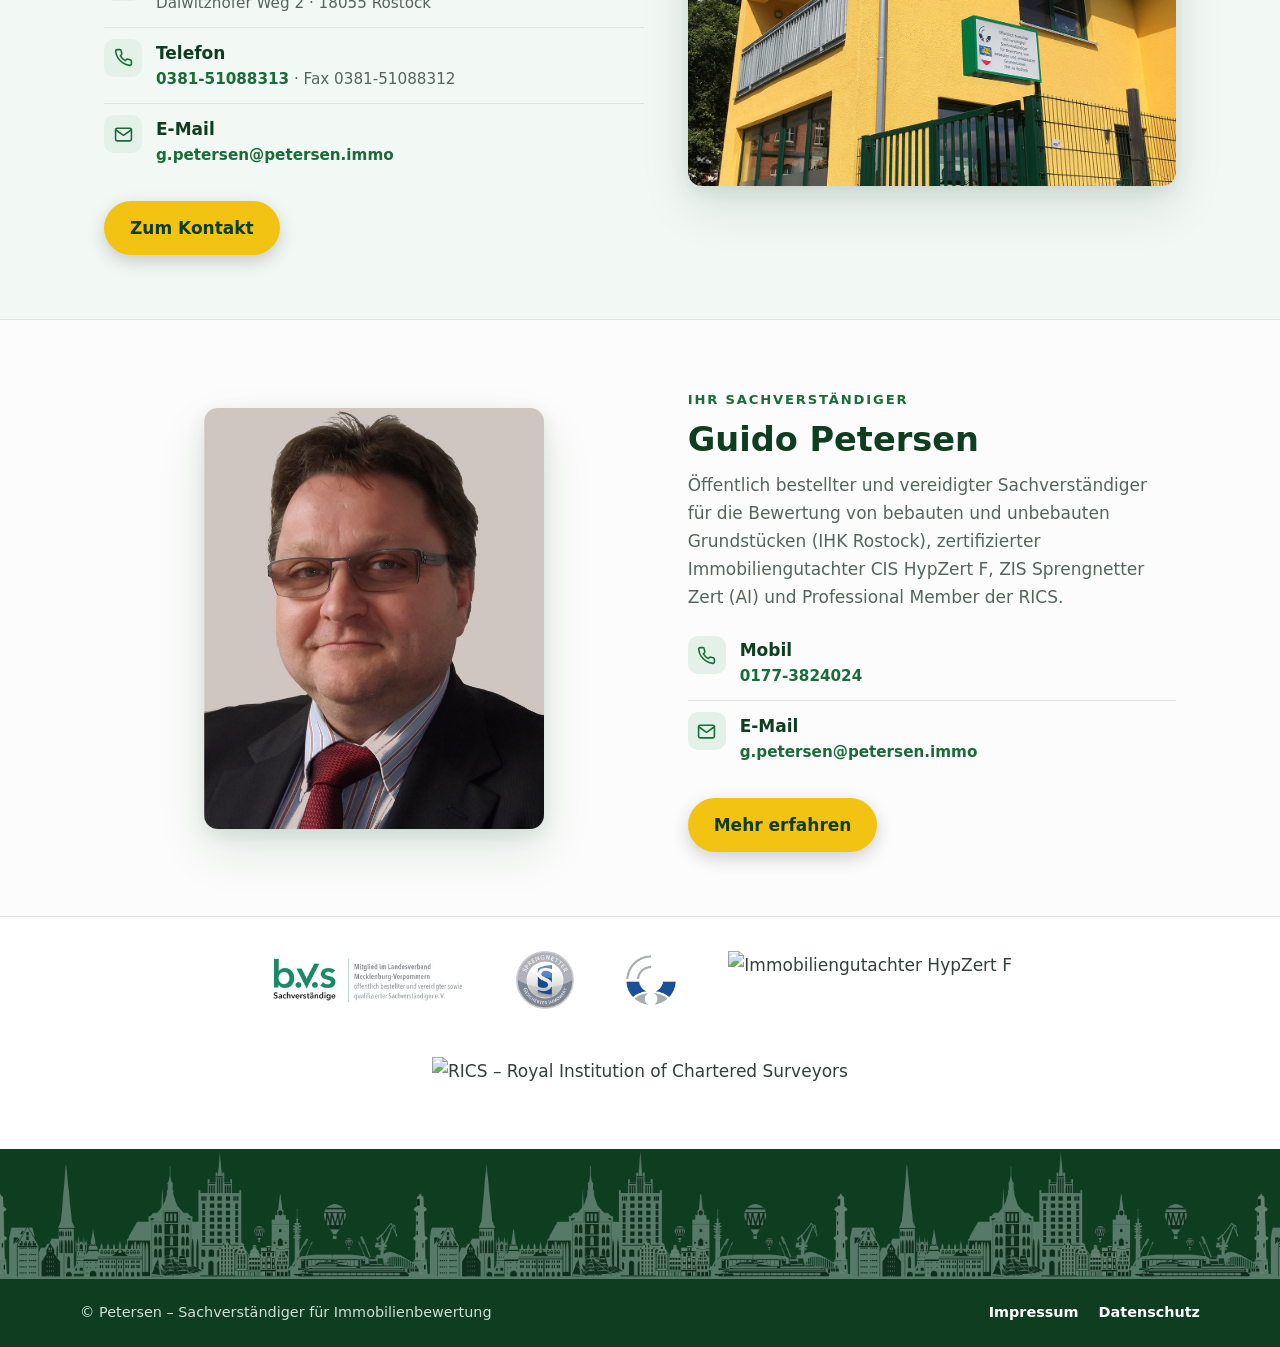
==== commit c5697294: "Add files via upload" ====
--- a/index.html
+++ b/index.html
@@ -4,7 +4,7 @@
 <meta charset="utf-8">
 <meta name="viewport" content="width=device-width, initial-scale=1">
 <title>Petersen – Sachverständiger für Immobilienbewertung in Rostock &amp; MV</title>
-<meta name="description" content="Guido Petersen – öffentlich bestellter und vereidigter Sachverständiger (IHK Rostock). Verkehrswert- und Beleihungswertgutachten für alle Immobilienarten in Mecklenburg-Vorpommern.">
+<meta name="description" content="Guido Petersen – öffentlich bestellter und vereidigter Sachverständiger (IHK Rostock). Verkehrswert- und Beleihungswertgutachten für alle Immobilienarten in Norddeutschland.">
 <link rel="stylesheet" href="style.css">
 <link rel="icon" type="image/png" href="assets/logo.png">
 </head>
@@ -36,7 +36,7 @@
       <img src="assets/wappen-rostock.png" alt="Wappen Rostock">
       öffentlich bestellter und vereidigter Sachverständiger · IHK Rostock
     </span>
-    <h1>Immobilienbewertung mit Sachverstand –<br>in Rostock und ganz Mecklenburg-Vorpommern</h1>
+    <h1>Immobilienbewertung mit Sachverstand –<br>in Rostock &amp; ganz Norddeutschland</h1>
     <p class="lead">Verkehrswert- und Beleihungswertgutachten für alle Immobilienarten und Bewertungsanlässe. Unabhängig, fundiert und anerkannt bei Gerichten, Banken und Finanzämtern.</p>
     <a class="btn btn-primary" href="kontakt.html">Kontakt aufnehmen</a>
     <a class="btn btn-ghost" href="#leistungen">Unsere Leistungen</a>
@@ -57,42 +57,17 @@
         <p>Für unbebaute und bebaute Grundstücke nach §&nbsp;194 BauGB – für alle Immobilienarten und Bewertungsanlässe.</p>
       </div>
       <div class="card">
-        <div class="icon"><svg viewBox="0 0 24 24" fill="none" stroke="currentColor" stroke-width="2" stroke-linecap="round" stroke-linejoin="round"><path d="M12 1v22"/><path d="M17 5H9.5a3.5 3.5 0 0 0 0 7h5a3.5 3.5 0 0 1 0 7H6"/></svg></div>
+        <div class="icon"><svg viewBox="0 0 24 24" fill="none" stroke="currentColor" stroke-width="2" stroke-linecap="round" stroke-linejoin="round"><path d="M4 10h12"/><path d="M4 14h9"/><path d="M19 6a7.7 7.7 0 0 0-5.2-2A7.9 7.9 0 0 0 6 12c0 4.4 3.5 8 7.8 8 2 0 3.8-.8 5.2-2"/></svg></div>
         <h3>Markt- und Beleihungswertermittlung</h3>
         <p>Nach §&nbsp;16 PfandBG für alle Immobilienarten – die verlässliche Grundlage für Ihre Finanzierung.</p>
-      </div>
-      <div class="card">
-        <div class="icon"><svg viewBox="0 0 24 24" fill="none" stroke="currentColor" stroke-width="2" stroke-linecap="round" stroke-linejoin="round"><path d="M2 12h20"/><path d="M6 12V7a2 2 0 0 1 2-2h8a2 2 0 0 1 2 2v5"/><path d="M4 12v6"/><path d="M20 12v6"/><path d="M2 18h20"/></svg></div>
-        <h3>Ferienhäuser &amp; Ferienwohnungen</h3>
-        <p>Spezialisierte Bewertung von Ferienimmobilien – ein Schwerpunkt an der Ostseeküste Mecklenburg-Vorpommerns.</p>
-      </div>
-      <div class="card">
-        <div class="icon"><svg viewBox="0 0 24 24" fill="none" stroke="currentColor" stroke-width="2" stroke-linecap="round" stroke-linejoin="round"><rect x="3" y="4" width="18" height="16" rx="2"/><path d="M7 9h10"/><path d="M7 13h6"/></svg></div>
-        <h3>Mietwertgutachten</h3>
-        <p>Fundierte Ermittlung marktgerechter Mieten für Wohn- und Gewerbeimmobilien.</p>
-      </div>
-      <div class="card">
-        <div class="icon"><svg viewBox="0 0 24 24" fill="none" stroke="currentColor" stroke-width="2" stroke-linecap="round" stroke-linejoin="round"><path d="M14 2H6a2 2 0 0 0-2 2v16a2 2 0 0 0 2 2h12a2 2 0 0 0 2-2V8z"/><polyline points="14 2 14 8 20 8"/><path d="M8 13h8"/><path d="M8 17h5"/></svg></div>
-        <h3>Kurzgutachten</h3>
-        <p>Kompakte Wertermittlungen für private Vermögensübersichten – schnell und kosteneffizient.</p>
       </div>
       <div class="card">
         <div class="icon"><svg viewBox="0 0 24 24" fill="none" stroke="currentColor" stroke-width="2" stroke-linecap="round" stroke-linejoin="round"><circle cx="12" cy="12" r="10"/><path d="M12 8v8"/><path d="M8 12h8"/></svg></div>
         <h3>Rechte &amp; Belastungen</h3>
         <p>Bewertung von Geh-, Fahr- und Leitungsrechten, Erbbaurechten und weiteren Rechten und Belastungen.</p>
       </div>
-      <div class="card">
-        <div class="icon"><svg viewBox="0 0 24 24" fill="none" stroke="currentColor" stroke-width="2" stroke-linecap="round" stroke-linejoin="round"><path d="M3 21V8l9-5 9 5v13"/><path d="M9 21v-6h6v6"/><path d="M3 21h18"/></svg></div>
-        <h3>Betriebliches Immobilienvermögen</h3>
-        <p>Bewertungen von betrieblichem Immobilienvermögen für Finanzämter.</p>
-      </div>
-      <div class="card">
-        <div class="icon"><svg viewBox="0 0 24 24" fill="none" stroke="currentColor" stroke-width="2" stroke-linecap="round" stroke-linejoin="round"><path d="M12 20h9"/><path d="M16.5 3.5a2.121 2.121 0 0 1 3 3L7 19l-4 1 1-4z"/></svg></div>
-        <h3>Bewertungen im Sanierungsgebiet</h3>
-        <p>Wertermittlungen unter Berücksichtigung sanierungsrechtlicher Besonderheiten.</p>
-      </div>
     </div>
-    <p class="note">Gutachtenerstellung unter Nutzung der Software: LORA 2.4 und 3.0 (on-geo), ProSa und ProBel (Sprengnetter)</p>
+    <p class="note">Gutachtenerstellung unter Nutzung der Software: LORA 3.0 (on-geo), ProSa und ProBel (Sprengnetter)</p>
   </div>
 </section>
 
@@ -108,11 +83,11 @@
         </li>
         <li>
           <span class="ic"><svg viewBox="0 0 24 24" fill="none" stroke="currentColor" stroke-width="2" stroke-linecap="round" stroke-linejoin="round"><path d="M22 16.92v3a2 2 0 0 1-2.18 2 19.79 19.79 0 0 1-8.63-3.07 19.5 19.5 0 0 1-6-6 19.79 19.79 0 0 1-3.07-8.67A2 2 0 0 1 4.11 2h3a2 2 0 0 1 2 1.72c.12.9.34 1.78.65 2.63a2 2 0 0 1-.45 2.11L8.09 9.91a16 16 0 0 0 6 6l1.45-1.22a2 2 0 0 1 2.11-.45c.85.31 1.73.53 2.63.65A2 2 0 0 1 22 16.92z"/></svg></span>
-          <div><b>Telefon</b><span><a href="tel:+4938151088313">0381 - 51 08 83 13</a> · Fax 0381 - 51 08 83 12</span></div>
+          <div><b>Telefon</b><span><a href="tel:+4938151088313">0381-51088313</a> · Fax 0381-51088312</span></div>
         </li>
         <li>
           <span class="ic"><svg viewBox="0 0 24 24" fill="none" stroke="currentColor" stroke-width="2" stroke-linecap="round" stroke-linejoin="round"><path d="M4 4h16c1.1 0 2 .9 2 2v12c0 1.1-.9 2-2 2H4c-1.1 0-2-.9-2-2V6c0-1.1.9-2 2-2z"/><polyline points="22,6 12,13 2,6"/></svg></span>
-          <div><b>E-Mail</b><span><a href="mailto:info@petersen.immo">info@petersen.immo</a></span></div>
+          <div><b>E-Mail</b><span><a href="mailto:g.petersen@petersen.immo">g.petersen@petersen.immo</a></span></div>
         </li>
       </ul>
       <p style="margin-top:22px;"><a class="btn btn-primary" href="kontakt.html">Zum Kontakt</a></p>
@@ -127,11 +102,11 @@
     <div>
       <span class="kicker">Ihr Sachverständiger</span>
       <h2>Guido Petersen</h2>
-      <p style="color:var(--ink-soft); margin-top:10px;">Öffentlich bestellter und vereidigter Sachverständiger für die Bewertung von bebauten und unbebauten Grundstücken (IHK Rostock), zertifizierter Immobiliengutachter CIS HypZert (F), ZIS Sprengnetter Zert (AI) und Professional Member der RICS.</p>
+      <p style="color:var(--ink-soft); margin-top:10px;">Öffentlich bestellter und vereidigter Sachverständiger für die Bewertung von bebauten und unbebauten Grundstücken (IHK Rostock), zertifizierter Immobiliengutachter CIS HypZert F, ZIS Sprengnetter Zert (AI) und Professional Member der RICS.</p>
       <ul class="info-list" style="margin-top:14px;">
         <li>
           <span class="ic"><svg viewBox="0 0 24 24" fill="none" stroke="currentColor" stroke-width="2" stroke-linecap="round" stroke-linejoin="round"><path d="M22 16.92v3a2 2 0 0 1-2.18 2 19.79 19.79 0 0 1-8.63-3.07 19.5 19.5 0 0 1-6-6 19.79 19.79 0 0 1-3.07-8.67A2 2 0 0 1 4.11 2h3a2 2 0 0 1 2 1.72c.12.9.34 1.78.65 2.63a2 2 0 0 1-.45 2.11L8.09 9.91a16 16 0 0 0 6 6l1.45-1.22a2 2 0 0 1 2.11-.45c.85.31 1.73.53 2.63.65A2 2 0 0 1 22 16.92z"/></svg></span>
-          <div><b>Mobil</b><span><a href="tel:+491773824024">0177 - 382 40 24</a></span></div>
+          <div><b>Mobil</b><span><a href="tel:+491773824024">0177-3824024</a></span></div>
         </li>
         <li>
           <span class="ic"><svg viewBox="0 0 24 24" fill="none" stroke="currentColor" stroke-width="2" stroke-linecap="round" stroke-linejoin="round"><path d="M4 4h16c1.1 0 2 .9 2 2v12c0 1.1-.9 2-2 2H4c-1.1 0-2-.9-2-2V6c0-1.1.9-2 2-2z"/><polyline points="22,6 12,13 2,6"/></svg></span>
@@ -148,7 +123,8 @@
     <img src="assets/logo-bvs.jpg" alt="b.v.s Sachverständige – Mitglied im Landesverband Mecklenburg-Vorpommern">
     <img src="assets/siegel-sprengnetter.png" alt="Sprengnetter – Gesicherter Immowert">
     <img src="assets/siegel-oebuv.png" alt="Siegel öffentlich bestellter und vereidigter Sachverständiger">
-    <img src="assets/logo-hypzert.jpg" alt="HypZert (F) – Immobiliengutachter / Real Estate Valuer">
+    <img src="assets/logo-hypzert-f.svg" alt="Immobiliengutachter HypZert F">
+    <img src="assets/logo-rics.png" alt="RICS – Royal Institution of Chartered Surveyors">
   </div>
 </div>
 
